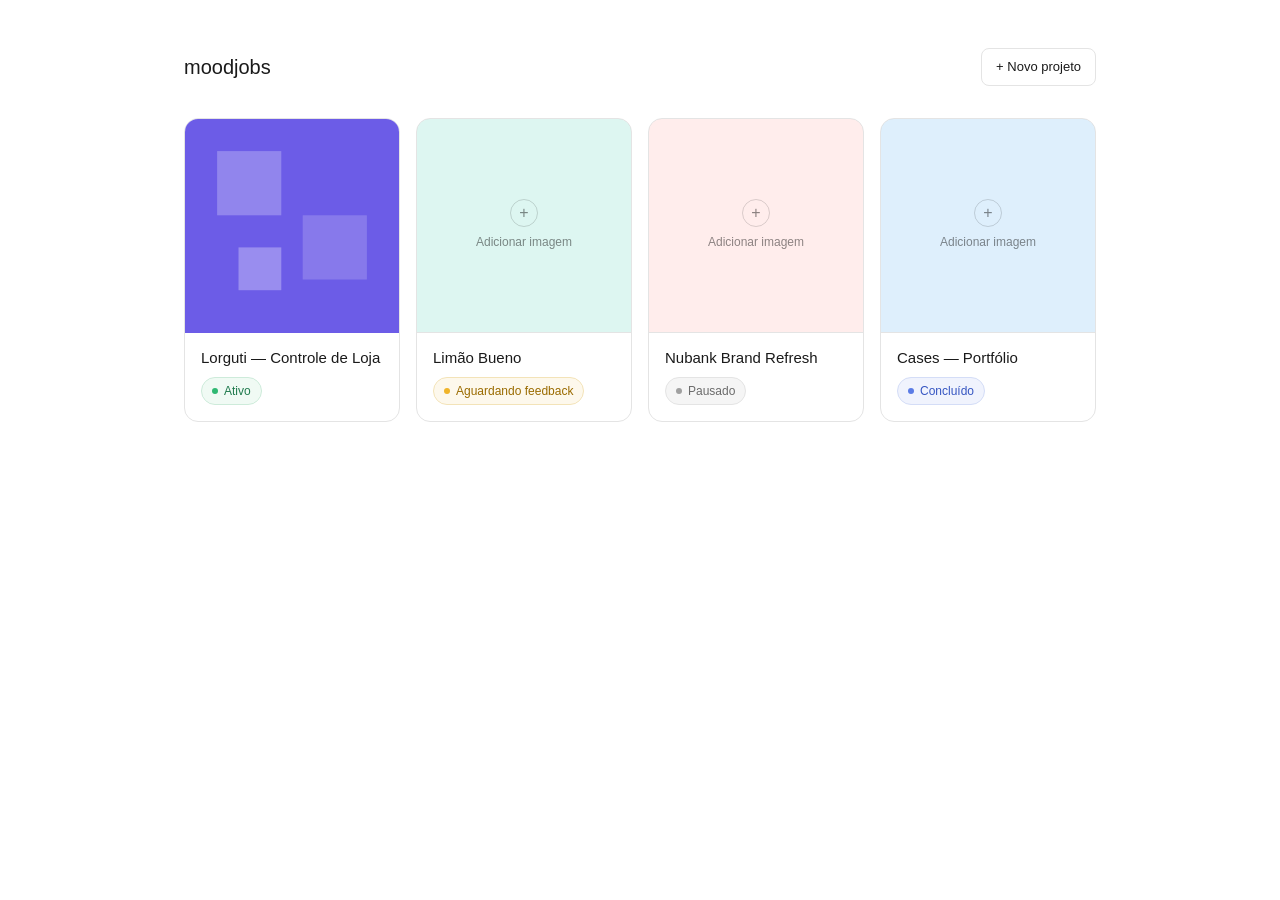
==== index.html @ 406882bc "Initial moodjobs hub: project index and per-project link template Static site with index page listin" ====
<!DOCTYPE html>
<html lang="pt-BR">
<head>
<meta charset="UTF-8">
<meta name="viewport" content="width=device-width, initial-scale=1.0">
<title>moodjobs</title>
<link rel="stylesheet" href="assets/style.css">
</head>
<body>
  <div class="page">
    <div class="hub-header">
      <h1>moodjobs</h1>
      <a class="new-project-btn" href="projeto.html?id=novo">+ Novo projeto</a>
    </div>

    <div class="project-list" id="project-list"></div>
  </div>

  <script src="assets/script.js"></script>
</body>
</html>
---- assets/style.css ----
:root {
  --fg: #1a1a1a;
  --muted: #6b6b6b;
  --border: #e4e4e4;
  --bg-soft: #fafafa;
}

* { box-sizing: border-box; }

html, body {
  margin: 0;
  padding: 0;
  background: transparent;
}

body {
  color: var(--fg);
  font-family: -apple-system, BlinkMacSystemFont, "Inter", "Helvetica Neue", Arial, sans-serif;
  font-weight: 400;
  line-height: 1.5;
}

h1, h2, h3 { font-weight: 500; margin: 0; }
a { color: inherit; text-decoration: none; }

.page {
  max-width: 960px;
  margin: 0 auto;
  padding: 48px 24px;
}

/* ---------- status pills ---------- */
.pill {
  display: inline-flex;
  align-items: center;
  gap: 6px;
  font-size: 12px;
  font-weight: 500;
  padding: 4px 10px;
  border-radius: 999px;
  border: 1px solid var(--border);
}
.pill .dot { width: 6px; height: 6px; border-radius: 50%; flex-shrink: 0; }

.pill.ativo { color: #1f7a4d; border-color: #cdebda; background: #f0faf4; }
.pill.ativo .dot { background: #2fb872; }

.pill.aguardando { color: #9a6b00; border-color: #f3e3b8; background: #fdf8ec; }
.pill.aguardando .dot { background: #f0b429; }

.pill.pausado { color: #6b6b6b; border-color: var(--border); background: #f5f5f5; }
.pill.pausado .dot { background: #a0a0a0; }

.pill.concluido { color: #3656c2; border-color: #d4ddf7; background: #f0f3fd; }
.pill.concluido .dot { background: #5b7ce6; }

/* ---------- shared layout bits ---------- */
.section-title {
  font-size: 13px;
  text-transform: uppercase;
  letter-spacing: .06em;
  color: var(--muted);
  font-weight: 500;
  margin-bottom: 14px;
}

.sublabel {
  font-size: 12px;
  color: var(--muted);
  font-weight: 400;
  margin: 14px 0 6px;
}
.sublabel:first-of-type { margin-top: 0; }

.box {
  border: 1px solid var(--border);
  border-radius: 12px;
  padding: 20px;
}

.two-col {
  display: grid;
  grid-template-columns: 1fr 1fr;
  gap: 16px;
  margin-bottom: 16px;
}

@media (max-width: 720px) {
  .two-col { grid-template-columns: 1fr; }
}

/* ---------- link rows (icon + label + visualizar) ---------- */
.link-list {
  display: flex;
  flex-direction: column;
  gap: 8px;
}

.link-row {
  display: flex;
  align-items: center;
  gap: 10px;
  padding: 8px 10px 8px 12px;
  border-radius: 8px;
  border: 1px solid var(--border);
}

.link-row .icon {
  flex-shrink: 0;
  width: 18px;
  height: 18px;
  display: flex;
  align-items: center;
  justify-content: center;
  color: var(--muted);
}
.link-row .icon svg { width: 100%; height: 100%; }

.link-row .label {
  flex: 1;
  font-size: 14px;
  font-weight: 400;
  min-width: 0;
  overflow: hidden;
  text-overflow: ellipsis;
  white-space: nowrap;
}

.btn-visualizar {
  flex-shrink: 0;
  display: inline-flex;
  align-items: center;
  gap: 6px;
  font-size: 12px;
  font-weight: 500;
  padding: 6px 12px;
  border-radius: 999px;
  border: 1px solid var(--border);
  background: var(--bg-soft);
  cursor: pointer;
  transition: border-color .12s ease, background .12s ease;
}
.btn-visualizar:hover {
  border-color: #c9c9c9;
  background: #f0f0f0;
}
.btn-visualizar svg { width: 12px; height: 12px; }

/* ---------- references table ---------- */
.ref-table {
  width: 100%;
  border-collapse: collapse;
  font-size: 13px;
}
.ref-table th {
  text-align: left;
  font-size: 11px;
  text-transform: uppercase;
  letter-spacing: .06em;
  color: var(--muted);
  font-weight: 500;
  padding: 0 10px 8px;
  border-bottom: 1px solid var(--border);
}
.ref-table td {
  padding: 9px 10px;
  border-bottom: 1px solid var(--border);
  vertical-align: middle;
}
.ref-table tr:last-child td { border-bottom: none; }
.ref-table tr:hover td { background: var(--bg-soft); }

.ref-table .ref-name {
  display: flex;
  align-items: center;
  gap: 8px;
  font-weight: 400;
}
.ref-table .ref-name .icon {
  flex-shrink: 0;
  width: 16px;
  height: 16px;
  display: flex;
  align-items: center;
  justify-content: center;
  color: var(--muted);
}
.ref-table .ref-name .icon svg { width: 100%; height: 100%; }

.ref-table .ref-meta { color: var(--muted); }

.ref-table .ref-action {
  text-align: right;
  width: 1%;
  white-space: nowrap;
}

/* ================= INDEX (HUB) ================= */
.hub-header {
  display: flex;
  align-items: center;
  justify-content: space-between;
  margin-bottom: 32px;
}
.hub-header h1 { font-size: 20px; }

.new-project-btn {
  font-size: 13px;
  font-weight: 500;
  padding: 8px 14px;
  border-radius: 8px;
  border: 1px solid var(--border);
  background: transparent;
  cursor: pointer;
  transition: border-color .12s ease;
}
.new-project-btn:hover { border-color: #c9c9c9; }

.project-list {
  display: grid;
  grid-template-columns: repeat(auto-fill, minmax(180px, 1fr));
  gap: 16px;
}

.project-card {
  border: 1px solid var(--border);
  border-radius: 14px;
  overflow: hidden;
  display: flex;
  flex-direction: column;
  transition: border-color .12s ease;
}
.project-card:hover { border-color: #c9c9c9; }

.project-card .accent-block {
  aspect-ratio: 1 / 1;
  width: 100%;
  position: relative;
  overflow: hidden;
}
.project-card .accent-block img {
  width: 100%;
  height: 100%;
  object-fit: cover;
  display: block;
}
.project-card .accent-block.empty {
  display: flex;
  align-items: center;
  justify-content: center;
  border-bottom: 1px solid var(--border);
}
.project-card .accent-block.empty .upload-hint {
  display: flex;
  flex-direction: column;
  align-items: center;
  gap: 6px;
  font-size: 12px;
  color: rgba(0, 0, 0, .45);
  font-weight: 500;
}
.project-card .accent-block.empty .upload-hint .plus {
  width: 28px;
  height: 28px;
  border-radius: 50%;
  border: 1px solid rgba(0, 0, 0, .15);
  display: flex;
  align-items: center;
  justify-content: center;
  font-size: 16px;
  color: rgba(0, 0, 0, .45);
}

.project-card .card-body {
  padding: 14px 16px 16px;
  display: flex;
  flex-direction: column;
  gap: 8px;
}
.project-card h3 { font-size: 15px; }
.project-card .pill { align-self: flex-start; }

/* ================= PROJECT PAGE ================= */
.back-link {
  font-size: 12px;
  color: var(--muted);
  display: inline-flex;
  align-items: center;
  gap: 4px;
  margin-bottom: 16px;
}
.back-link:hover { color: var(--fg); }

.project-page-header {
  display: flex;
  align-items: center;
  gap: 14px;
  flex-wrap: wrap;
  margin-bottom: 32px;
  padding-bottom: 20px;
  padding-left: 16px;
  border-bottom: 1px solid var(--border);
  position: relative;
}
.project-page-header .accent-bar {
  position: absolute;
  top: 0;
  left: 0;
  bottom: 20px;
  width: 4px;
  border-radius: 2px;
}
.project-page-header h1 { font-size: 22px; margin-right: auto; }

.notion-link {
  font-size: 13px;
  font-weight: 500;
  color: var(--muted);
  display: inline-flex;
  align-items: center;
  gap: 4px;
}
.notion-link:hover { color: var(--fg); }
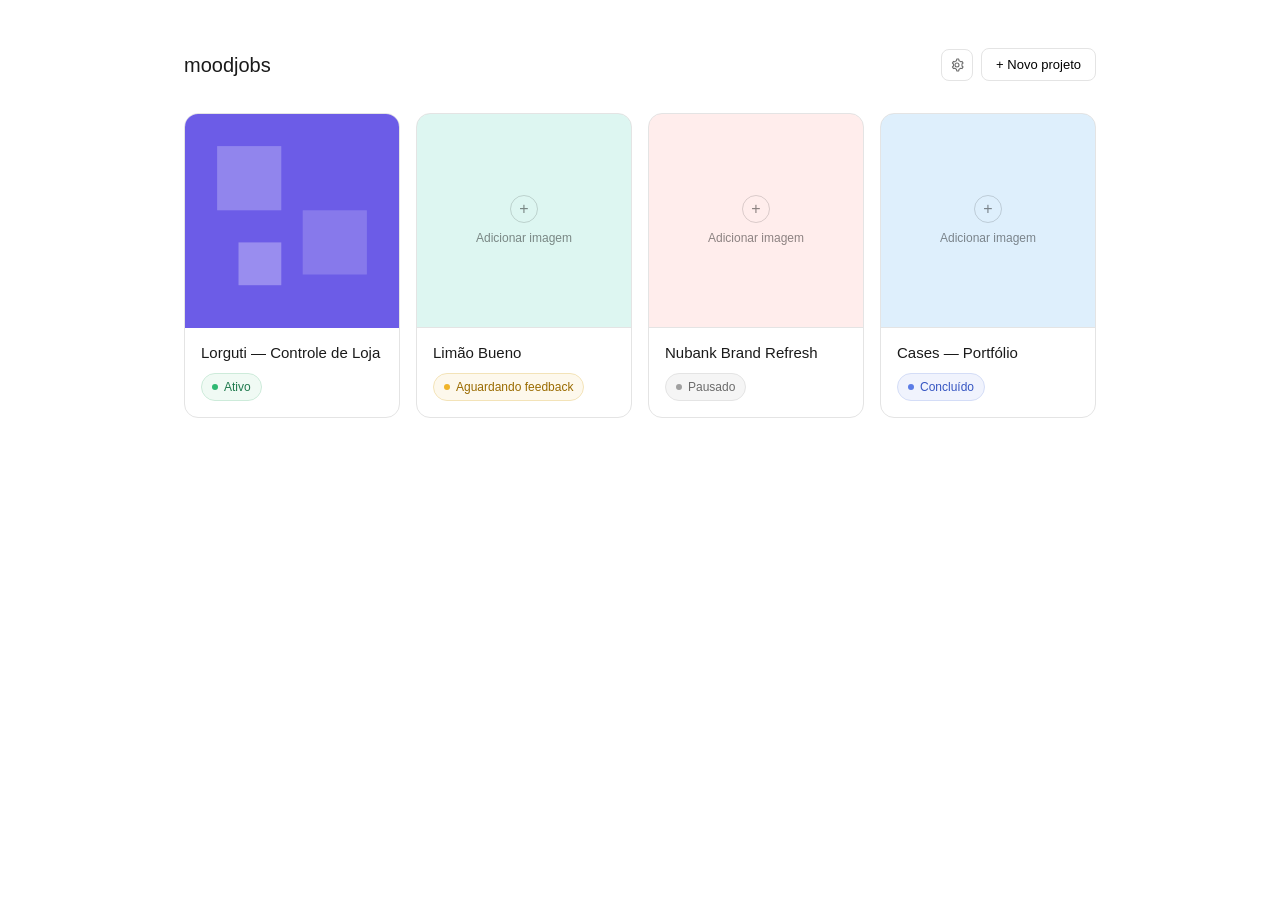
==== commit e941ae42: "Add in-app editing via GitHub API Adds hover-to-edit pencil/trash/check/cancel controls for the proj" ====
--- a/index.html
+++ b/index.html
@@ -10,12 +10,16 @@
   <div class="page">
     <div class="hub-header">
       <h1>moodjobs</h1>
-      <a class="new-project-btn" href="projeto.html?id=novo">+ Novo projeto</a>
+      <div class="hub-actions">
+        <button class="gear-btn" id="gear-btn" title="Configurações"></button>
+        <button class="new-project-btn" id="new-project-btn">+ Novo projeto</button>
+      </div>
     </div>
 
     <div class="project-list" id="project-list"></div>
   </div>
 
+  <script src="assets/github-api.js"></script>
   <script src="assets/script.js"></script>
 </body>
 </html>
--- a/assets/style.css
+++ b/assets/style.css
@@ -104,6 +104,113 @@
   border-radius: 8px;
   border: 1px solid var(--border);
 }
+
+.row-actions {
+  display: flex;
+  gap: 4px;
+  flex-shrink: 0;
+  opacity: 0;
+  transition: opacity .12s ease;
+}
+.link-row:hover .row-actions,
+.deadline-item:hover .row-actions,
+.project-page-header:hover .row-actions {
+  opacity: 1;
+}
+
+.icon-btn {
+  width: 28px;
+  height: 28px;
+  border-radius: 8px;
+  border: 1px solid var(--border);
+  background: transparent;
+  display: flex;
+  align-items: center;
+  justify-content: center;
+  cursor: pointer;
+  color: var(--muted);
+  flex-shrink: 0;
+  padding: 0;
+}
+.icon-btn:hover { border-color: #c9c9c9; color: var(--fg); }
+.icon-btn svg { width: 14px; height: 14px; }
+
+/* ---------- inline edit forms ---------- */
+.link-row.editing { gap: 8px; flex-wrap: wrap; }
+.link-row input,
+.link-row select,
+.ref-table input,
+.ref-table select,
+.deadline-item input {
+  font: inherit;
+  font-size: 13px;
+  padding: 6px 8px;
+  border: 1px solid var(--border);
+  border-radius: 6px;
+  background: transparent;
+  color: var(--fg);
+  flex: 1;
+  min-width: 80px;
+}
+.link-row select,
+.ref-table select { flex: 0 0 110px; }
+
+.add-row-btn {
+  display: flex;
+  align-items: center;
+  justify-content: center;
+  gap: 6px;
+  padding: 8px;
+  border: 1px dashed var(--border);
+  border-radius: 8px;
+  font-size: 13px;
+  color: var(--muted);
+  cursor: pointer;
+  background: none;
+  width: 100%;
+}
+.add-row-btn:hover { border-color: #c9c9c9; color: var(--fg); }
+.add-row-btn svg { width: 14px; height: 14px; }
+
+/* ---------- modal ---------- */
+.modal-overlay {
+  position: fixed;
+  inset: 0;
+  background: rgba(0, 0, 0, .4);
+  display: flex;
+  align-items: center;
+  justify-content: center;
+  z-index: 100;
+}
+.modal-box {
+  background: #fff;
+  border: 1px solid var(--border);
+  border-radius: 12px;
+  padding: 24px;
+  width: 320px;
+  display: flex;
+  flex-direction: column;
+  gap: 12px;
+}
+.modal-box h3 { font-size: 16px; }
+.modal-input {
+  font: inherit;
+  font-size: 14px;
+  padding: 8px 10px;
+  border: 1px solid var(--border);
+  border-radius: 8px;
+}
+.modal-actions {
+  display: flex;
+  justify-content: flex-end;
+  gap: 8px;
+}
+.btn-visualizar.primary {
+  background: var(--fg);
+  color: #fff;
+  border-color: var(--fg);
+}
+.btn-visualizar:disabled { opacity: .6; cursor: default; }
 
 .link-row .icon {
   flex-shrink: 0;
@@ -173,7 +280,7 @@
 .ref-table .ref-name {
   display: flex;
   align-items: center;
-  gap: 8px;
+  gap: 10px;
   font-weight: 400;
 }
 .ref-table .ref-name .icon {
@@ -187,7 +294,8 @@
 }
 .ref-table .ref-name .icon svg { width: 100%; height: 100%; }
 
-.ref-table .ref-meta { color: var(--muted); }
+.ref-table .ref-label { font-size: 14px; }
+.ref-table .ref-meta { font-size: 12px; color: var(--muted); }
 
 .ref-table .ref-action {
   text-align: right;
@@ -204,6 +312,12 @@
 }
 .hub-header h1 { font-size: 20px; }
 
+.hub-actions {
+  display: flex;
+  align-items: center;
+  gap: 8px;
+}
+
 .new-project-btn {
   font-size: 13px;
   font-weight: 500;
@@ -215,6 +329,21 @@
   transition: border-color .12s ease;
 }
 .new-project-btn:hover { border-color: #c9c9c9; }
+
+.gear-btn {
+  width: 32px;
+  height: 32px;
+  border-radius: 8px;
+  border: 1px solid var(--border);
+  background: transparent;
+  display: flex;
+  align-items: center;
+  justify-content: center;
+  cursor: pointer;
+  color: var(--muted);
+}
+.gear-btn:hover { border-color: #c9c9c9; color: var(--fg); }
+.gear-btn svg { width: 16px; height: 16px; }
 
 .project-list {
   display: grid;
@@ -310,7 +439,14 @@
   width: 4px;
   border-radius: 2px;
 }
-.project-page-header h1 { font-size: 22px; margin-right: auto; }
+.project-page-header .header-title {
+  display: flex;
+  align-items: center;
+  gap: 10px;
+  flex: 1;
+  min-width: 0;
+}
+.project-page-header h1 { font-size: 22px; }
 
 .notion-link {
   font-size: 13px;
@@ -321,3 +457,86 @@
   gap: 4px;
 }
 .notion-link:hover { color: var(--fg); }
+
+.header-edit {
+  display: flex;
+  flex-wrap: wrap;
+  align-items: center;
+  gap: 8px;
+  flex: 1;
+}
+.header-edit input[type="text"],
+.header-edit input[type="url"] {
+  font: inherit;
+  font-size: 14px;
+  padding: 6px 10px;
+  border: 1px solid var(--border);
+  border-radius: 8px;
+  background: transparent;
+  color: var(--fg);
+}
+.header-edit input[type="text"] { flex: 1; min-width: 160px; font-weight: 500; }
+.header-edit input[type="url"] { flex: 2; min-width: 200px; }
+.header-edit select {
+  font: inherit;
+  font-size: 13px;
+  padding: 6px 10px;
+  border: 1px solid var(--border);
+  border-radius: 8px;
+  background: transparent;
+  color: var(--fg);
+}
+.header-edit input[type="color"] {
+  width: 32px;
+  height: 32px;
+  padding: 0;
+  border: 1px solid var(--border);
+  border-radius: 8px;
+  background: none;
+}
+.header-edit input[type="file"] {
+  font-size: 12px;
+  max-width: 160px;
+}
+
+/* ---------- toast ---------- */
+.save-toast {
+  position: fixed;
+  bottom: 20px;
+  right: 20px;
+  background: var(--fg);
+  color: #fff;
+  font-size: 13px;
+  font-weight: 500;
+  padding: 8px 14px;
+  border-radius: 8px;
+  opacity: 0;
+  pointer-events: none;
+  transition: opacity .2s ease;
+  z-index: 200;
+}
+.save-toast.show { opacity: 1; }
+
+/* ---------- deadlines ---------- */
+.deadline-list {
+  display: flex;
+  flex-direction: column;
+  gap: 8px;
+}
+.deadline-item {
+  display: flex;
+  align-items: baseline;
+  gap: 10px;
+  padding: 8px 10px;
+  border-radius: 8px;
+  border: 1px solid var(--border);
+}
+.deadline-item .deadline-date {
+  font-weight: 500;
+  font-size: 13px;
+  flex-shrink: 0;
+}
+.deadline-item .deadline-label {
+  font-size: 13px;
+  color: var(--muted);
+}
